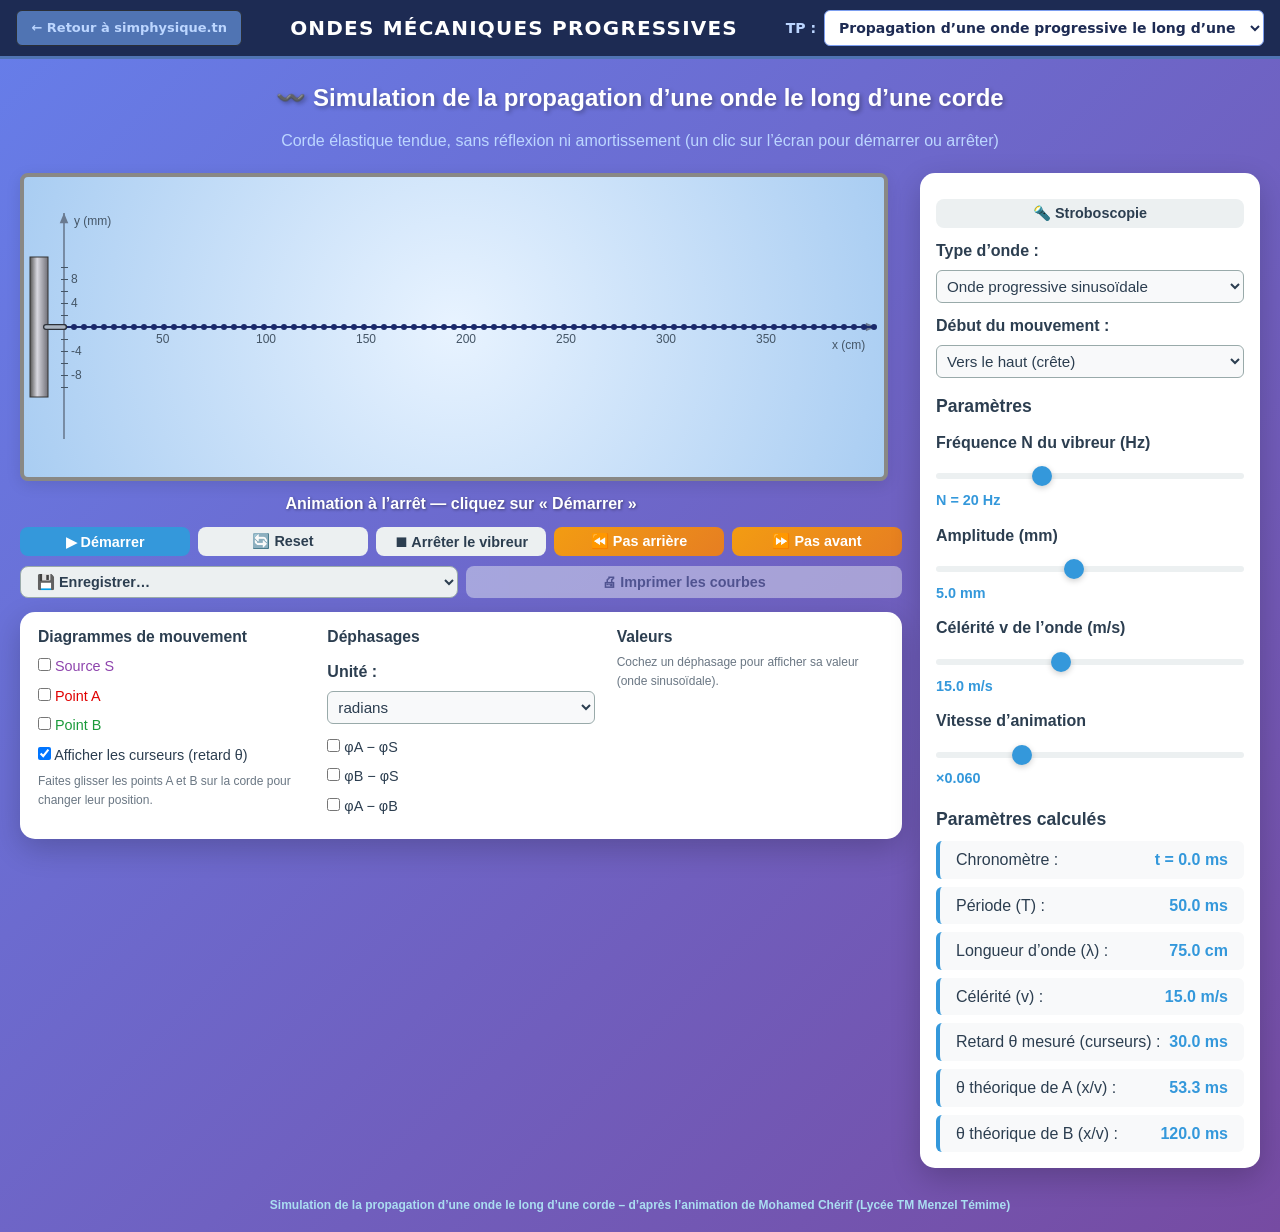
==== onde_corde.html @ 323f7f5c "Add files via upload" ====
<!DOCTYPE html>
<html lang="fr">
<head>
<meta charset="UTF-8">
<meta name="viewport" content="width=device-width, initial-scale=1, viewport-fit=cover">
<title>Simulation de la propagation d’une onde le long d’une corde</title>
<style>
:root{--card:#fff;--ink:#2c3e50;--soft:#f8f9fa;--line:#ecf0f1;--acc:#3498db;box-sizing:border-box;padding-top:env(safe-area-inset-top,0px);padding-bottom:env(safe-area-inset-bottom,0px)}
@media (prefers-color-scheme:dark){:root:not([data-theme="light"]){--card:#1f2430;--ink:#e3e8f2;--soft:#2a3040;--line:#394055;--acc:#6cb6f0;color-scheme:dark}}
:root[data-theme="dark"]{--card:#1f2430;--ink:#e3e8f2;--soft:#2a3040;--line:#394055;--acc:#6cb6f0;color-scheme:dark}
*{margin:0;padding:0;box-sizing:border-box}
body{font-family:'Segoe UI',Tahoma,Geneva,Verdana,sans-serif;background:linear-gradient(135deg,#667eea 0%,#764ba2 100%);color:var(--ink);min-height:100vh;line-height:1.6}
.container{max-width:1400px;margin:0 auto;padding:20px}
header{text-align:center;margin-bottom:20px;color:#fff}
header h1{font-size:1.5rem;text-shadow:2px 2px 4px rgba(0,0,0,.3)}
header .sub{margin-top:10px;color:#bcd6ff;font-size:16px}
.btn-home{display:inline-flex;align-items:center;gap:6px;text-decoration:none;color:#bcd6ff;background:#5074b3;border:1px solid #2a2f38;border-radius:6px;font-size:13px;font-weight:600;padding:.55rem .9rem;margin:0 6px 1.25rem 0}
.btn-home:hover{border-color:#7C9EF0;color:#fff}
.layout{display:grid;grid-template-columns:auto 340px;justify-content:center;gap:18px;justify-items:center;align-items:start}
.simulation-zone{max-width:100%}
.controls-panel{background:var(--card);border-radius:15px;padding:16px;box-shadow:0 10px 30px rgba(0,0,0,.2);width:100%;max-width:340px}
canvas{border:4px solid #898885;border-radius:8px;display:block;max-width:100%;height:auto;box-shadow:0 4px 15px rgba(0,0,0,.1)}
#mainCanvas{background:radial-gradient(circle at center,#e8f3ff 0%,#a9cdf2 100%)}
#mainCanvas.dark{background:#000}
#diagramCanvas{background:#f8f9fa;margin-top:12px}
.btn-row{display:flex;flex-wrap:wrap;gap:8px;margin-top:10px}
.control-btn{padding:6px 12px;border:none;border-radius:8px;font-size:.9rem;font-weight:600;cursor:pointer;transition:all .3s ease;background:var(--line);color:var(--ink);flex:1;min-width:100px}
.control-btn:hover{transform:translateY(-2px);box-shadow:0 4px 12px rgba(0,0,0,.15)}
.control-btn.primary{background:#3498db;color:#fff}
.control-btn.primary:hover{background:#2980b9}
.control-btn.step{background:linear-gradient(135deg,#f39c12,#e67e22);color:#fff}
.control-btn.on{background:#27ae60;color:#fff}
.control-btn:disabled{opacity:.45;cursor:not-allowed;transform:none;box-shadow:none}
h3{color:var(--ink);margin:14px 0 4px;font-size:1.1rem}
.parameter-control{margin:10px 0}
.parameter-control label{display:block;margin-bottom:6px;font-weight:600}
.parameter-control select{width:100%;padding:6px;border-radius:6px;border:1px solid #9aa;background:var(--soft);color:var(--ink);font-size:.95rem}
.parameter-control input[type=range]{width:100%;height:6px;border-radius:3px;background:var(--line);outline:none;-webkit-appearance:none;appearance:none}
.parameter-control input[type=range]::-webkit-slider-thumb{-webkit-appearance:none;appearance:none;width:20px;height:20px;border-radius:50%;background:#3498db;cursor:pointer;box-shadow:0 2px 6px rgba(0,0,0,.2)}
.parameter-control input[type=range]::-moz-range-thumb{width:20px;height:20px;border-radius:50%;background:#3498db;border:none;cursor:pointer}
.parameter-control span{font-weight:600;color:var(--acc);font-size:.9rem}
.param-display{display:flex;justify-content:space-between;align-items:center;padding:6px 16px;background:var(--soft);border-radius:6px;border-left:4px solid #3498db;margin-top:8px}
.param-display span:last-child{font-weight:700;color:var(--acc)}
.trace-opt{margin:4px 0}
.hint{margin-top:8px;color:var(--ink);opacity:.7;font-size:13px}
#msg,#msg2{margin-top:10px;text-align:center;font-weight:600;color:#fff;min-height:24px;text-shadow:1px 1px 3px rgba(0,0,0,.4)}
#strobPanel{display:none;border-top:1px solid var(--line);margin-top:10px;padding-top:6px}
.pill{display:inline-block;margin:4px 6px 0 0}
.signature{text-align:center;font:bold 12px Arial;color:rgb(170,221,241);margin-top:30px}
select.control-btn{border:1px solid #9aa;font-family:inherit;color:var(--ink)}
.opts3{display:grid;grid-template-columns:repeat(3,1fr);gap:12px 22px;background:var(--card);border-radius:15px;padding:12px 18px 16px;margin-top:14px;box-shadow:0 10px 30px rgba(0,0,0,.2);align-items:start}
.opts3 h3{margin:0 0 4px;font-size:.98rem}
.opts3 .trace-opt label{font-size:.9rem}
.opts3 .param-display{font-size:.82rem;padding:4px 8px;flex-direction:column;align-items:flex-start}
.opts3 .hint{margin-top:2px;font-size:12px}
#printArea{display:none;padding:20px;font-family:sans-serif;color:#000}
#printArea img{width:100%;border:1px solid #888}
@media print{.container,#sceneStrob{display:none!important}#printArea{display:block!important}body{background:#fff}}
#sceneStrob{display:none;max-width:960px;margin:0 auto}
.bar{background:var(--card);border-radius:15px;padding:16px 20px;margin-top:14px;box-shadow:0 10px 30px rgba(0,0,0,.2);display:flex;flex-wrap:wrap;gap:14px 28px;align-items:flex-start}
.bar .grp{display:flex;flex-direction:column;gap:8px;min-width:190px;flex:1}
.bar .grp label{font-weight:600}
.bar input[type=range]{width:100%;accent-color:#3498db}
.bar .btn-row{margin-top:0}
.bar .val{color:var(--acc);font-weight:700}
@media (max-width:900px){.opts3{padding:10px;gap:6px 10px}.opts3 .trace-opt label{font-size:.78rem}.opts3 .hint{font-size:11px}.opts3 .parameter-control label{font-size:.78rem}.opts3 select{font-size:.8rem;padding:3px}.controls-panel{display:grid;grid-template-columns:1fr 1fr;gap:0 14px;padding:12px;max-width:100%}.controls-panel>h3,.controls-panel>.btn-row,.controls-panel>.hint,.controls-panel>.trace-opt{grid-column:1/-1}.controls-panel h3{margin:8px 0 2px;font-size:1rem}.parameter-control{margin:6px 0}.parameter-control label{margin-bottom:2px;font-size:.88rem}.param-display{padding:4px 8px;margin-top:6px;font-size:.82rem;flex-direction:column;align-items:flex-start}.layout{grid-template-columns:1fr}.container{padding:12px}header h1{font-size:1.15rem}.control-btn{min-height:44px}.controls-panel{max-width:100%}.parameter-control input[type=range]{height:10px}}
</style>
<style>
.tpbar{display:flex;flex-wrap:wrap;align-items:center;justify-content:space-between;gap:10px 16px;width:100%;padding:10px 16px;background:#1d2b53;border-bottom:3px solid #5074b3;color:#fff;font-family:'Segoe UI',system-ui,-apple-system,Roboto,Arial,sans-serif;line-height:1.3;text-align:left}
.tpbar,.tpbar *{box-sizing:border-box}
.tpbar .tp-home{display:inline-flex;align-items:center;gap:6px;text-decoration:none;color:#bcd6ff;background:#5074b3;border:1px solid #2a2f38;border-radius:6px;font-size:13px;font-weight:600;padding:.55rem .9rem;margin:0;white-space:nowrap}
.tpbar .tp-home:hover{border-color:#7C9EF0;color:#fff}
.tpbar .tp-title{flex:1 1 280px;text-align:center;margin:0;font-size:1.25rem;font-weight:800;letter-spacing:.06em;color:#fff;text-shadow:none}
.tpbar .tp-sel{display:flex;align-items:center;gap:8px;margin:0;font-size:14px;font-weight:600;color:#bcd6ff}
.tpbar .tp-sel select{max-width:min(440px,70vw);padding:8px 10px;border-radius:6px;border:1px solid #7C9EF0;background:#fff;color:#1d2b53;font:inherit;font-weight:600;cursor:pointer}
@media (max-width:720px){.tpbar .tp-title{order:-1;flex-basis:100%;font-size:1.05rem}}
@media print{.tpbar{display:none!important}}
</style>
</head>
<body>
<nav class="tpbar" aria-label="Navigation entre les TP">
  <a class="tp-home" href="https://simphysique.tn/">← Retour à simphysique.tn</a>
  <div class="tp-title" role="heading" aria-level="1">ONDES MÉCANIQUES PROGRESSIVES</div>
  <label class="tp-sel">TP :
    <select id="tpMenu"><option value="onde_corde.html" selected>Propagation d’une onde progressive le long d’une corde élastique tendue</option><option value="index.html">Propagation d’une onde progressive à la surface de l’eau</option><option value="onde_sonore.html">Mesure de la longueur d’onde d’une onde sonore</option></select>
  </label>
</nav>
<script>
(function(){var s=document.getElementById('tpMenu');
s.addEventListener('change',function(){if(s.value)location.href=s.value});
addEventListener('pageshow',function(){for(var i=0;i<s.options.length;i++)if(s.options[i].defaultSelected){s.selectedIndex=i;break}});})();
</script>
<div class="container">
<header>
  <h1>〰️ Simulation de la propagation d’une onde le long d’une corde</h1>
  <div class="sub">Corde élastique tendue, sans réflexion ni amortissement (un clic sur l’écran pour démarrer ou arrêter)</div>
</header>

<main class="layout" id="sceneMain">
  <div class="simulation-zone">
    <div id="hostMain"><canvas id="mainCanvas" width="860" height="300" aria-label="Corde vibrante"></canvas></div>
    <div id="msg"></div>
    <div class="btn-row">
      <button id="playBtn" class="control-btn primary">▶ Démarrer</button>
      <button id="resetBtn" class="control-btn">🔄 Reset</button>
      <button id="vibBtn" class="control-btn">⏹ Arrêter le vibreur</button>
      <select id="saveSel" class="control-btn" aria-label="Enregistrer"><option value="">💾 Enregistrer…</option><option value="str">Aspect de la corde</option><option value="dia">Diagrammes de mouvement</option><option value="all">Aspect et diagrammes</option></select>
      <button id="backBtn" class="control-btn step">⏪ Pas arrière</button>
      <button id="fwdBtn" class="control-btn step">⏩ Pas avant</button>
    </div>
    <canvas id="diagramCanvas" width="860" height="300" style="display:none"></canvas>
    <div class="btn-row" id="diagBar" style="display:none"><button id="printBtn" class="control-btn">🖨 Imprimer les courbes</button></div>
  </div>

  <div class="controls-panel">
    <div class="btn-row"><button id="strobBtn" class="control-btn">🔦 Stroboscopie</button></div>

    <div class="parameter-control"><label for="typ">Type d’onde :</label>
      <select id="typ"><option value="imp">Impulsion (ébranlement)</option><option value="sin" selected>Onde progressive sinusoïdale</option></select></div>
    <div class="parameter-control"><label for="dir">Début du mouvement :</label>
      <select id="dir"><option value="up">Vers le haut (crête)</option><option value="down">Vers le bas (creux)</option></select></div>

    <h3>Paramètres</h3>
    <div class="parameter-control"><label for="f">Fréquence N du vibreur (Hz)</label><input type="range" id="f" min="5" max="50" step="1" value="20"><span id="fv"></span></div>
    <div class="parameter-control"><label for="a">Amplitude (mm)</label><input type="range" id="a" min="1" max="10" step="0.1" value="5"><span id="av"></span></div>
    <div class="parameter-control"><label for="vel">Célérité v de l’onde (m/s)</label><input type="range" id="vel" min="5" max="30" step="0.5" value="15"><span id="velv"></span></div>
    <div class="parameter-control"><label for="sp">Vitesse d’animation</label><input type="range" id="sp" min="0.01" max="0.2" step="0.001" value="0.06"><span id="spv"></span></div>

    <h3>Paramètres calculés</h3>
    <div class="param-display"><span>Chronomètre :</span><span id="chrono">t = 0 ms</span></div>
    <div class="param-display"><span>Période (T) :</span><span id="T"></span></div>
    <div class="param-display"><span>Longueur d’onde (λ) :</span><span id="lam"></span></div>
    <div class="param-display"><span>Célérité (v) :</span><span id="vv"></span></div>
    <div class="param-display"><span>Retard θ mesuré (curseurs) :</span><span id="th"></span></div>
    <div class="param-display"><span>θ théorique de A (x/v) :</span><span id="thA"></span></div>
    <div class="param-display"><span>θ théorique de B (x/v) :</span><span id="thB"></span></div>

    <div id="moved" class="opts3"><div class="col"><h3>Diagrammes de mouvement</h3>
    <div class="trace-opt"><label style="color:#8e44ad"><input type="checkbox" id="tS"> Source S</label></div>
    <div class="trace-opt"><label style="color:#e00000"><input type="checkbox" id="tA"> Point A</label></div>
    <div class="trace-opt"><label style="color:#1a9a3a"><input type="checkbox" id="tB"> Point B</label></div>
    <div class="trace-opt"><label><input type="checkbox" id="kCur" checked> Afficher les curseurs (retard θ)</label></div>
    <div class="hint">Faites glisser les points A et B sur la corde pour changer leur position.</div>
    </div><div class="col"><h3>Déphasages</h3>
    <div class="parameter-control"><label for="phU">Unité :</label><select id="phU"><option value="rad">radians</option><option value="pi">multiples de π</option></select></div>
    <div class="trace-opt"><label><input type="checkbox" id="kPAS"> φA − φS</label></div>
    <div class="trace-opt"><label><input type="checkbox" id="kPBS"> φB − φS</label></div>
    <div class="trace-opt"><label><input type="checkbox" id="kPAB"> φA − φB</label></div>
    </div><div class="col"><h3>Valeurs</h3><div class="hint">Cochez un déphasage pour afficher sa valeur (onde sinusoïdale).</div>
    <div class="param-display" id="rAS" style="display:none"><span>φA − φS :</span><span id="vAS"></span></div>
    <div class="param-display" id="rBS" style="display:none"><span>φB − φS :</span><span id="vBS"></span></div>
    <div class="param-display" id="rAB" style="display:none"><span>φA − φB :</span><span id="vAB"></span></div>
    </div></div>

  </div>
</main>

<section id="sceneStrob">
  <div id="hostStrob"></div>
  <div id="msg2"></div>
  <div class="bar">
    <div class="grp"><label for="fS">Fréquence du vibreur N : <span class="val" id="fSv"></span></label><input type="range" id="fS" min="5" max="50" step="1" value="20">
      <label><input type="checkbox" id="sDark"> Salle obscure</label><label><input type="checkbox" id="sOn"> Stroboscope allumé</label></div>
    <div class="grp"><label for="ne">Fréquence des éclairs Ne : <span class="val" id="nev"></span></label><input type="range" id="ne" min="3" max="100" step="0.1" value="30">
      <div class="btn-row"><button class="control-btn" id="nM">− 0,1</button><button class="control-btn" id="nP">+ 0,1</button></div></div>
    <div class="grp"><label>Choisir un entier p : <span class="val" id="pv">1</span> &nbsp; N/p = <span class="val" id="np"></span></label>
      <div class="btn-row"><button class="control-btn" id="pM">−</button><button class="control-btn" id="pP">+</button></div>
      <button id="retBtn" class="control-btn primary">↩ Retour à la corde</button></div>
  </div>
</section>

<footer><div class="signature">Simulation de la propagation d’une onde le long d’une corde – d’après l’animation de Mohamed Chérif (Lycée TM Menzel Témime)</div></footer>
</div>

<div id="printArea"><h2>Onde le long d’une corde — courbes de mouvement</h2><img id="pImg" alt="Courbes de mouvement"></div>
<script>
(function(){
'use strict';
const $=id=>document.getElementById(id),cv=$('mainCanvas'),c=cv.getContext('2d'),dg=$('diagramCanvas'),d=dg.getContext('2d');
let W=860,H=300,YB=150,C=1500;const X0=40,PXCM=0.5,KY=6,TAU=Math.PI*2;   /* 1 px = 0,5 cm ; v = 1500 cm/s ; 6 px par mm */
const S={t:0,run:false,xA:200,xB:400,drag:null,p:1,strob:false,off:[],fr:[.2,.3],dc:null};

function P(){C=+$('vel').value*100;return{f:+$('f').value,a:+$('a').value,sp:+$('sp').value,imp:$('typ').value==='imp',s:$('dir').value==='up'?1:-1}}
function g(tau,p){if(tau<0)return 0;return p.imp?Math.exp(-Math.pow((tau-.03)/.01,2)):Math.sin(TAU*p.f*tau)}
function yAt(x,t,p){const tau=t-(x-X0)*PXCM/C;   /* instant d’émission : le vibreur arrêté n’émet rien */
 if(!p.steady&&!p.imp)for(const o of S.off)if(tau>=o[0]&&(o[1]===null||tau<o[1]))return 0;
 return -KY*p.a*p.s*g(tau,p)}
function vibOn(){return !S.off.length||S.off[S.off.length-1][1]!==null}
/* déphasages : l’onde y = a·sin(2πN(t − x/v)) → φ(x) = − 2πN·x/v */
function phv(p){const tA=(S.xA-X0)*PXCM/C,tB=(S.xB-X0)*PXCM/C,w=TAU*p.f;return{AS:-w*tA,BS:-w*tB,AB:-w*(tA-tB)}}
function phTxt(v,p){if(p.imp)return '—';const u=$('phU').value==='pi'?(v/Math.PI).toFixed(2)+' π':v.toFixed(2)+' rad';const r=((v%TAU)+TAU)%TAU,e=Math.min(r,TAU-r);
 return u+(e<.05?' (en phase)':Math.abs(e-Math.PI)<.05?' (opposition)':Math.abs(e-Math.PI/2)<.05?' (quadrature)':'')}
function phases(p){const v=phv(p);[['AS','kPAS'],['BS','kPBS'],['AB','kPAB']].forEach(q=>{$('r'+q[0]).style.display=$(q[1]).checked?'':'none';$('v'+q[0]).textContent=phTxt(v[q[0]],p)})}
function arrow(g,x0,y0,x1,y1,col){const a=Math.atan2(y1-y0,x1-x0),L=11;g.save();g.strokeStyle=g.fillStyle=col;g.lineWidth=1.6;g.beginPath();g.moveTo(x0,y0);g.lineTo(x1,y1);g.stroke();g.beginPath();g.moveTo(x1,y1);g.lineTo(x1-L*Math.cos(a-.4),y1-L*Math.sin(a-.4));g.lineTo(x1-L*Math.cos(a+.4),y1-L*Math.sin(a+.4));g.closePath();g.fill();g.restore()}      /* ordonnée en px (négatif = vers le haut) */

function ui(){const p=P();
 $('fv').textContent='N = '+p.f+' Hz';$('av').textContent=p.a.toFixed(1)+' mm';$('spv').textContent='×'+p.sp.toFixed(3);
 $('T').textContent=(1000/p.f).toFixed(1)+' ms';$('lam').textContent=(C/p.f).toFixed(1)+' cm';
 $('chrono').textContent='t = '+(S.t*1000).toFixed(1)+' ms';
 $('f').disabled=p.imp;$('strobBtn').disabled=p.imp;$('vibBtn').disabled=p.imp;$('vibBtn').textContent=vibOn()?'⏹ Arrêter le vibreur':'▶ Relancer le vibreur';
 $('fS').value=p.f;$('velv').textContent=(C/100).toFixed(1)+' m/s';$('vv').textContent=(C/100).toFixed(1)+' m/s';
 const tw=p.imp?.12:6/p.f;$('th').textContent=$('kCur').checked?(Math.abs(S.fr[1]-S.fr[0])*tw*1000).toFixed(1)+' ms':'—';
 $('thA').textContent=((S.xA-X0)*PXCM/C*1000).toFixed(1)+' ms';$('thB').textContent=((S.xB-X0)*PXCM/C*1000).toFixed(1)+' ms';phases(p);$('fSv').textContent=p.f+' Hz';$('np').textContent=(p.f/S.p).toFixed(1)+' Hz';
 $('nev').textContent=(+$('ne').value).toFixed(1)+' Hz';$('pv').textContent=S.p;
}
function string(t,p,col,al,w,beads){c.save();c.globalAlpha=al;c.strokeStyle=col;c.lineWidth=w;c.beginPath();
 for(let x=X0;x<=W-8;x+=2){const y=YB+yAt(x,t,p);x===X0?c.moveTo(x,y):c.lineTo(x,y)}c.stroke();
 if(beads){c.fillStyle=col;for(let x=X0;x<=W-8;x+=10){c.beginPath();c.arc(x,YB+yAt(x,t,p),3,0,TAU);c.fill()}}c.restore()}
function blade(t,p,al,col){c.save();c.globalAlpha=al;c.lineCap='round';const y0=yAt(X0,t,p);
 [['#2c3138',6],[col||'#aab4c0',3.5]].forEach(q=>{c.strokeStyle=q[0];c.lineWidth=q[1];c.beginPath();
  for(let x=22;x<=X0;x+=2){const u=(x-22)/(X0-22),y=YB+y0*u*u;x===22?c.moveTo(x,y):c.lineTo(x,y)}c.stroke()});c.restore()}
function block(){const gr=c.createLinearGradient(6,0,24,0);gr.addColorStop(0,'#555');gr.addColorStop(.4,'#d8d8e0');gr.addColorStop(1,'#707078');
 c.fillStyle=gr;c.fillRect(6,YB-70,18,140);c.strokeStyle='#333';c.lineWidth=1;c.strokeRect(6,YB-70,18,140)}
function dot(x,col,l,t,p){const y=YB+yAt(x,t,p);c.strokeStyle=col;c.setLineDash([4,4]);c.beginPath();c.moveTo(x,YB-95);c.lineTo(x,YB+95);c.stroke();c.setLineDash([]);
 c.fillStyle=col;c.beginPath();c.arc(x,y,6,0,TAU);c.fill();c.font='bold 13px Segoe UI,sans-serif';c.fillText(l+' (x = '+((x-X0)*PXCM).toFixed(0)+' cm)',Math.min(x+8,W-110),YB-100)}

function render(){const p=P(),dk=S.strob&&$('sDark').checked;p.steady=S.strob;cv.classList.toggle('dark',dk);c.clearRect(0,0,W,H);
 const ax=dk?'#666':'#6a7a90';arrow(c,X0-4,YB,W-8,YB,ax);arrow(c,X0,YB+112,X0,YB-114,ax);
 c.font='12px Segoe UI,sans-serif';c.fillStyle=dk?'#777':'#456';c.fillText('x (cm)',W-52,YB+22);c.fillText('y (mm)',X0+10,YB-102);for(let m=-10;m<=10;m+=2){if(!m)continue;const yy=YB-m*KY;c.fillRect(X0-3,yy,7,1);if([-8,-4,4,8].includes(m))c.fillText(m,X0+7,yy+4)}for(let k=1;X0+k*100<W-30;k++){c.fillRect(X0+k*100,YB-3,1,6);c.fillText(k*50,X0+k*100-8,YB+16)}
 let msg='';
 if(S.strob&&!p.imp){
  const N=p.f,Ne=+$('ne').value,on=$('sOn').checked,lit=!dk,T=performance.now()/1000,n=Math.floor(T*15),fr=T*15-n,b=on?Math.max(0,1-fr*1.3):0;
  if(lit){block();if(on){c.fillStyle='rgba(255,255,255,'+.3*b+')';c.fillRect(0,0,W,H)}
   for(let k=0;k<16;k++){const tt=2+k/(16*N);string(tt,p,'#5a4a90',.1,1.5);blade(tt,p,.1,'#5a4a90')}}
  if(on){const tn=2+n/Ne,col=lit?'#e05a00':'#ffffd0';
   if(!lit){c.save();c.shadowColor='#ffffb0';c.shadowBlur=10*b;block();c.restore()}
   string(tn,p,col,.15+.85*b,2.2,true);blade(tn,p,.15+.85*b,col)}
  const m=Math.max(1,Math.round(N/Ne)),fa=N-m*Ne;
  msg=!on?(dk?'Salle obscure : allumez le stroboscope pour voir la corde':'Sans stroboscope, on ne voit que l’enveloppe floue de la corde')
   :Ne>N+3?'Ne > N : plusieurs images de la corde, mouvement saccadé'
   :Math.abs(fa)<.05?'Corde apparemment immobile : Ne = N/'+m+' = '+Ne.toFixed(1)+' Hz'
   :'Mouvement apparent ralenti '+(fa>0?'dans le sens réel':'en sens inverse')+' : '+Math.abs(fa).toFixed(1)+' Hz';
 }else{
  block();string(S.t,p,'#1b2a6b',1,2,!S.clean);blade(S.t,p,1);
  if($('tA').checked)dot(S.xA,'#e00000','A',S.t,p);if($('tB').checked)dot(S.xB,'#1a9a3a','B',S.t,p);
  msg=S.run?'':'Animation à l’arrêt — cliquez sur « Démarrer »';
 }
 $(S.strob?'msg2':'msg').textContent=msg;
 diagram(p);ui();
}
function diagram(p){const on=['tS','tA','tB'].some(i=>$(i).checked);dg.style.display=on&&!S.strob?'block':'none';$('diagBar').style.display='';$('printBtn').disabled=dg.style.display==='none';Array.from($('saveSel').options).forEach(o=>{if(o.value==='dia'||o.value==='all')o.disabled=dg.style.display==='none'});if(!on||S.strob)return;
 const w=dg.width,h=dg.height,y0=h/2,tw=p.imp?.12:6/p.f,t0=Math.max(0,S.t-tw);
 d.clearRect(0,0,w,h);d.fillStyle='#f8f9fa';d.fillRect(0,0,w,h);arrow(d,30,y0,w-10,y0,'#444');arrow(d,30,h-8,30,10,'#444');
 d.font='13px Segoe UI,sans-serif';d.fillStyle='#444';d.fillText('y (mm)',38,22);d.fillText('t (ms)',w-60,y0-12);
 d.font='11px Segoe UI,sans-serif';d.strokeStyle='#ddd';d.lineWidth=1;for(let m=-10;m<=10;m+=2){if(!m)continue;const yy=y0-m*10.2;d.beginPath();d.moveTo(30,yy);d.lineTo(w-10,yy);d.stroke();if([-8,-4,4,8].includes(m))d.fillText(m,2,yy+4)}d.font='13px Segoe UI,sans-serif';
 const step=p.imp?.02:1/p.f;for(let k=0;;k++){const tt=k*step;if(tt>t0+tw+1e-9)break;if(tt<t0-1e-9)continue;const x=30+(tt-t0)/tw*(w-40);d.fillStyle='#666';d.fillRect(x,y0-3,1,6);d.fillText((tt*1000).toFixed(0),x-6,y0+16)}
 [['tS',X0,'#8e44ad'],['tA',S.xA,'#e00000'],['tB',S.xB,'#1a9a3a']].forEach(q=>{if(!$(q[0]).checked)return;d.strokeStyle=q[2];d.lineWidth=3;d.beginPath();
  const tmax=Math.min(S.t,t0+tw);let f=false;for(let tt=t0;tt<=tmax;tt+=tw/300){const x=30+(tt-t0)/tw*(w-40),y=y0+yAt(q[1],tt,p)*1.7;f?d.lineTo(x,y):(d.moveTo(x,y),f=true)}d.stroke()});if($('kCur').checked&&!S.clean)cursors(w,h,tw);legend(p)}
function cursors(w,h,tw){const xs=S.fr.map(f=>30+f*(w-40)),col=['#333','#f39c12'];
 xs.forEach((x,i)=>{d.strokeStyle=col[i];d.lineWidth=1.5;d.setLineDash([6,4]);d.beginPath();d.moveTo(x,50);d.lineTo(x,h-24);d.stroke();d.setLineDash([]);
  d.fillStyle=col[i];d.beginPath();d.moveTo(x,h-24);d.lineTo(x-8,h-8);d.lineTo(x+8,h-8);d.closePath();d.fill();d.font='bold 13px Segoe UI,sans-serif';d.fillText('t'+(i+1),x+10,h-10)});
 const th=Math.abs(S.fr[1]-S.fr[0])*tw*1000,xa=Math.min(xs[0],xs[1]),xb=Math.max(xs[0],xs[1]);
 if(xb-xa>4){d.strokeStyle='#c0392b';d.lineWidth=1.5;d.beginPath();d.moveTo(xa,60);d.lineTo(xb,60);d.stroke();d.fillStyle='#c0392b';d.font='bold 14px Segoe UI,sans-serif';d.fillText('θ = '+th.toFixed(1)+' ms',(xa+xb)/2-38,54)}}
function legend(p){d.font='bold 14px Segoe UI,sans-serif';d.fillStyle='#222';d.textAlign='right';let y=22;const x=dg.width-14;
 d.fillText((p.imp?'Impulsion':'Onde sinusoïdale, N = '+p.f+' Hz')+' — a = '+p.a.toFixed(1)+' mm — v = '+(C/100).toFixed(1)+' m/s',x,y);
 [['tS','S (source)','#8e44ad'],['tA','A (x = '+((S.xA-X0)*PXCM).toFixed(0)+' cm)','#e00000'],['tB','B (x = '+((S.xB-X0)*PXCM).toFixed(0)+' cm)','#1a9a3a']].forEach(q=>{if(!$(q[0]).checked)return;y+=20;d.fillStyle=q[2];d.fillText('— '+q[1],x,y)});
 const ph=phv(p);[['kPAS','AS','φA − φS'],['kPBS','BS','φB − φS'],['kPAB','AB','φA − φB']].forEach(q=>{if($(q[0]).checked&&!p.imp){y+=20;d.fillStyle='#222';d.fillText(q[2]+' = '+phTxt(ph[q[1]],p),x,y)}});d.textAlign='left'}

/* commandes */
function setRun(r){S.run=r;$('playBtn').textContent=r?'⏸ Pause':'▶ Démarrer'}
$('playBtn').onclick=()=>setRun(!S.run);cv.addEventListener('click',e=>{if(!S.strob&&!S.drag&&!S.moved)setRun(!S.run)});
$('resetBtn').onclick=()=>{S.t=0;S.off=[];setRun(false)};
$('vibBtn').onclick=()=>{if(vibOn())S.off.push([S.t,null]);else S.off[S.off.length-1][1]=S.t;ui()};
const dts=()=>{const p=P();return p.imp?.002:1/(20*p.f)};
$('backBtn').onclick=()=>{setRun(false);S.t=Math.max(0,S.t-dts())};
$('fwdBtn').onclick=()=>{setRun(false);S.t+=dts()};
['typ','dir','f','a','sp','vel'].forEach(i=>$(i).oninput=()=>{if(i==='typ'||i==='dir'||i==='f'||i==='vel'){S.t=0;S.off=[]}ui()});
$('fS').oninput=()=>{$('f').value=$('fS').value;S.t=0;S.off=[];ui()};
function openStrob(on){S.strob=on;setRun(false);$('sceneMain').style.display=on?'none':'';$('sceneStrob').style.display=on?'block':'none';
 W=on?900:860;H=on?340:300;YB=on?170:150;cv.width=W;cv.height=H;(on?$('hostStrob'):$('hostMain')).appendChild(cv);
 if(on){S.p=1;const N=P().f;let ne;do{ne=Math.round(N*(.55+.4*Math.random())*10)/10}while(Math.abs(ne-N)<2);$('ne').value=Math.max(3,ne)}ui()}   /* Ne quelconque au départ : c’est à l’élève de trouver l’immobilité */
$('strobBtn').onclick=()=>openStrob(true);$('retBtn').onclick=()=>openStrob(false);
function setNe(){const ne=Math.min(100,Math.max(3,P().f/S.p));$('ne').value=ne.toFixed(1)}
$('ne').oninput=ui;
$('nM').onclick=()=>{$('ne').value=(+$('ne').value-.1).toFixed(1)};$('nP').onclick=()=>{$('ne').value=(+$('ne').value+.1).toFixed(1)};
$('pM').onclick=()=>{S.p=Math.max(1,S.p-1);setNe()};$('pP').onclick=()=>{S.p=Math.min(8,S.p+1);setNe()};
addEventListener('keydown',e=>{if(!S.strob||/INPUT|SELECT/.test(document.activeElement.tagName))return;const v={ArrowUp:1,ArrowDown:-1,ArrowRight:.1,ArrowLeft:-.1}[e.key];if(v){e.preventDefault();$('ne').value=Math.min(100,Math.max(3,+$('ne').value+v)).toFixed(1)}});

/* déplacement des points A et B */
function pos(e){const r=cv.getBoundingClientRect();return[(e.clientX-r.left)*W/r.width,(e.clientY-r.top)*H/r.height]}
cv.onpointerdown=e=>{S.moved=false;if(S.strob)return;const[x]=pos(e);
 [['tA','xA'],['tB','xB']].forEach(q=>{if($(q[0]).checked&&Math.abs(x-S[q[1]])<14)S.drag=q[1]});if(S.drag)cv.setPointerCapture(e.pointerId)};
cv.onpointermove=e=>{if(S.drag){S.moved=true;S[S.drag]=Math.max(X0+10,Math.min(W-12,pos(e)[0]))}};
cv.onpointerup=()=>{S.drag=null;setTimeout(()=>S.moved=false,0)};

function dx(e){const r=dg.getBoundingClientRect();return (e.clientX-r.left)*dg.width/r.width}
dg.style.touchAction='pan-y';
dg.onpointerdown=e=>{if(!$('kCur').checked)return;const x=dx(e),xs=S.fr.map(f=>30+f*(dg.width-40));let b=-1,bd=22;xs.forEach((q,i)=>{if(Math.abs(q-x)<bd){bd=Math.abs(q-x);b=i}});if(b>=0){S.dc=b;dg.setPointerCapture(e.pointerId)}};
dg.onpointermove=e=>{if(S.dc!==null)S.fr[S.dc]=Math.max(0,Math.min(1,(dx(e)-30)/(dg.width-40)))};
dg.onpointerup=()=>{S.dc=null};
const _oldSave=()=>{dg.toBlob(async b=>{let dl=null;try{dl=await claude.use('downloads')}catch(e){}
 if(dl){try{await dl.save({filename:'courbes_onde_corde.png',data:b})}catch(e){}}
 else{const a=document.createElement('a');a.href=URL.createObjectURL(b);a.download='courbes_onde_corde.png';a.click()}})};
function saveCanvas(cn,name,cap){const o=document.createElement('canvas');o.width=cn.width;o.height=cn.height+(cap?28:0);const g=o.getContext('2d');g.fillStyle='#fff';g.fillRect(0,0,o.width,o.height);g.drawImage(cn,0,cap?28:0);
 if(cap){g.fillStyle='#222';g.font='bold 14px Segoe UI,sans-serif';g.fillText(cap,10,19)}
 o.toBlob(async b=>{let dl=null;try{dl=await claude.use('downloads')}catch(e){}
  if(dl){try{await dl.save({filename:name,data:b})}catch(e){}}
  else{const a=document.createElement('a');a.href=URL.createObjectURL(b);a.download=name;a.click()}})}
function buildAll(){const p=P();S.clean=true;render();const o=document.createElement('canvas');o.width=Math.max(cv.width,dg.width);o.height=30+cv.height+dg.height;const g=o.getContext('2d');g.fillStyle='#fff';g.fillRect(0,0,o.width,o.height);
 g.drawImage(cv,0,30);g.drawImage(dg,0,30+cv.height);g.fillStyle='#222';g.font='bold 14px Segoe UI,sans-serif';
 g.fillText('Aspect de la corde à t = '+(S.t*1000).toFixed(1)+' ms — N = '+p.f+' Hz — v = '+(C/100).toFixed(1)+' m/s — a = '+p.a.toFixed(1)+' mm',10,20);S.clean=false;render();return o}
function buildMode(m){const p=P();S.clean=true;render();const parts=[];if(m!=='dia')parts.push(cv);if(m!=='str')parts.push(dg);
 const o=document.createElement('canvas');o.width=Math.max(...parts.map(x=>x.width));o.height=30+parts.reduce((s,x)=>s+x.height,0);const g=o.getContext('2d');g.fillStyle='#fff';g.fillRect(0,0,o.width,o.height);
 let y=30;parts.forEach(x=>{g.drawImage(x,0,y);y+=x.height});g.fillStyle='#222';g.font='bold 14px Segoe UI,sans-serif';
 g.fillText((m==='dia'?'Diagrammes de mouvement':'Aspect de la corde à t = '+(S.t*1000).toFixed(1)+' ms')+' — N = '+p.f+' Hz — v = '+(C/100).toFixed(1)+' m/s — a = '+p.a.toFixed(1)+' mm',10,20);S.clean=false;render();return o}
$('saveSel').onchange=function(){const m=this.value;this.value='';if(m)saveCanvas(buildMode(m),{str:'aspect_corde.png',dia:'diagrammes_mouvement.png',all:'aspect_et_diagrammes.png'}[m],null)};
$('printBtn').onclick=()=>{$('pImg').src=buildAll().toDataURL('image/png');setTimeout(()=>{try{window.print()}catch(e){alert('Impression indisponible ici : utilisez « Enregistrer » puis imprimez l’image.')}},60)};
$('diagBar').insertBefore($('saveSel'),$('printBtn'));
document.querySelector('.simulation-zone').appendChild($('moved'));
let last=performance.now();
(function loop(ts){const dt=Math.min(.1,(ts-last)/1000);last=ts;if(S.run&&!S.strob)S.t+=dt*P().sp;render();requestAnimationFrame(loop)})(last);
})();
</script>
</body>
</html>
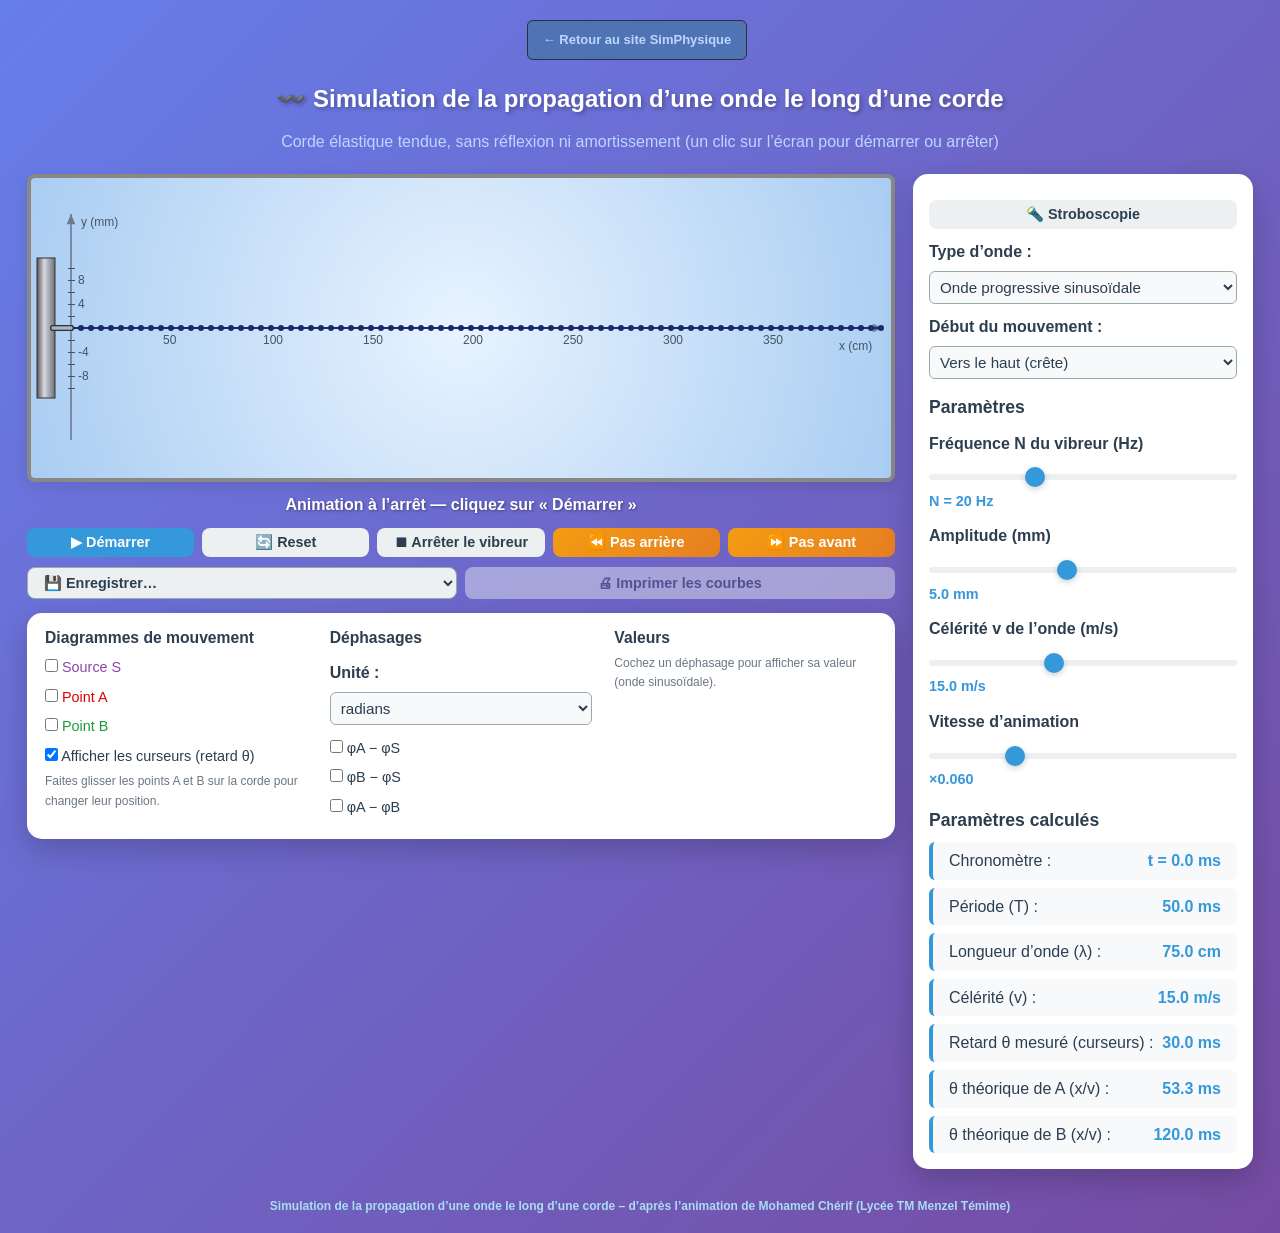
==== commit efd86a2e: "Adjust simulation zone width and update styles" ====
--- a/onde_corde.html
+++ b/onde_corde.html
@@ -17,7 +17,7 @@
 .btn-home{display:inline-flex;align-items:center;gap:6px;text-decoration:none;color:#bcd6ff;background:#5074b3;border:1px solid #2a2f38;border-radius:6px;font-size:13px;font-weight:600;padding:.55rem .9rem;margin:0 6px 1.25rem 0}
 .btn-home:hover{border-color:#7C9EF0;color:#fff}
 .layout{display:grid;grid-template-columns:auto 340px;justify-content:center;gap:18px;justify-items:center;align-items:start}
-.simulation-zone{max-width:100%}
+.simulation-zone{width:868px;max-width:100%}
 .controls-panel{background:var(--card);border-radius:15px;padding:16px;box-shadow:0 10px 30px rgba(0,0,0,.2);width:100%;max-width:340px}
 canvas{border:4px solid #898885;border-radius:8px;display:block;max-width:100%;height:auto;box-shadow:0 4px 15px rgba(0,0,0,.1)}
 #mainCanvas{background:radial-gradient(circle at center,#e8f3ff 0%,#a9cdf2 100%)}
@@ -48,6 +48,8 @@
 .pill{display:inline-block;margin:4px 6px 0 0}
 .signature{text-align:center;font:bold 12px Arial;color:rgb(170,221,241);margin-top:30px}
 select.control-btn{border:1px solid #9aa;font-family:inherit;color:var(--ink)}
+.simulation-zone .btn-row,.simulation-zone .opts3{width:100%}
+.simulation-zone .control-btn{flex:1 1 120px;min-width:0}
 .opts3{display:grid;grid-template-columns:repeat(3,1fr);gap:12px 22px;background:var(--card);border-radius:15px;padding:12px 18px 16px;margin-top:14px;box-shadow:0 10px 30px rgba(0,0,0,.2);align-items:start}
 .opts3 h3{margin:0 0 4px;font-size:.98rem}
 .opts3 .trace-opt label{font-size:.9rem}
@@ -56,7 +58,7 @@
 #printArea{display:none;padding:20px;font-family:sans-serif;color:#000}
 #printArea img{width:100%;border:1px solid #888}
 @media print{.container,#sceneStrob{display:none!important}#printArea{display:block!important}body{background:#fff}}
-#sceneStrob{display:none;max-width:960px;margin:0 auto}
+#sceneStrob{display:none;max-width:908px;width:100%;margin:0 auto}
 .bar{background:var(--card);border-radius:15px;padding:16px 20px;margin-top:14px;box-shadow:0 10px 30px rgba(0,0,0,.2);display:flex;flex-wrap:wrap;gap:14px 28px;align-items:flex-start}
 .bar .grp{display:flex;flex-direction:column;gap:8px;min-width:190px;flex:1}
 .bar .grp label{font-weight:600}
@@ -65,33 +67,11 @@
 .bar .val{color:var(--acc);font-weight:700}
 @media (max-width:900px){.opts3{padding:10px;gap:6px 10px}.opts3 .trace-opt label{font-size:.78rem}.opts3 .hint{font-size:11px}.opts3 .parameter-control label{font-size:.78rem}.opts3 select{font-size:.8rem;padding:3px}.controls-panel{display:grid;grid-template-columns:1fr 1fr;gap:0 14px;padding:12px;max-width:100%}.controls-panel>h3,.controls-panel>.btn-row,.controls-panel>.hint,.controls-panel>.trace-opt{grid-column:1/-1}.controls-panel h3{margin:8px 0 2px;font-size:1rem}.parameter-control{margin:6px 0}.parameter-control label{margin-bottom:2px;font-size:.88rem}.param-display{padding:4px 8px;margin-top:6px;font-size:.82rem;flex-direction:column;align-items:flex-start}.layout{grid-template-columns:1fr}.container{padding:12px}header h1{font-size:1.15rem}.control-btn{min-height:44px}.controls-panel{max-width:100%}.parameter-control input[type=range]{height:10px}}
 </style>
-<style>
-.tpbar{display:flex;flex-wrap:wrap;align-items:center;justify-content:space-between;gap:10px 16px;width:100%;padding:10px 16px;background:#1d2b53;border-bottom:3px solid #5074b3;color:#fff;font-family:'Segoe UI',system-ui,-apple-system,Roboto,Arial,sans-serif;line-height:1.3;text-align:left}
-.tpbar,.tpbar *{box-sizing:border-box}
-.tpbar .tp-home{display:inline-flex;align-items:center;gap:6px;text-decoration:none;color:#bcd6ff;background:#5074b3;border:1px solid #2a2f38;border-radius:6px;font-size:13px;font-weight:600;padding:.55rem .9rem;margin:0;white-space:nowrap}
-.tpbar .tp-home:hover{border-color:#7C9EF0;color:#fff}
-.tpbar .tp-title{flex:1 1 280px;text-align:center;margin:0;font-size:1.25rem;font-weight:800;letter-spacing:.06em;color:#fff;text-shadow:none}
-.tpbar .tp-sel{display:flex;align-items:center;gap:8px;margin:0;font-size:14px;font-weight:600;color:#bcd6ff}
-.tpbar .tp-sel select{max-width:min(440px,70vw);padding:8px 10px;border-radius:6px;border:1px solid #7C9EF0;background:#fff;color:#1d2b53;font:inherit;font-weight:600;cursor:pointer}
-@media (max-width:720px){.tpbar .tp-title{order:-1;flex-basis:100%;font-size:1.05rem}}
-@media print{.tpbar{display:none!important}}
-</style>
 </head>
 <body>
-<nav class="tpbar" aria-label="Navigation entre les TP">
-  <a class="tp-home" href="https://simphysique.tn/">← Retour à simphysique.tn</a>
-  <div class="tp-title" role="heading" aria-level="1">ONDES MÉCANIQUES PROGRESSIVES</div>
-  <label class="tp-sel">TP :
-    <select id="tpMenu"><option value="onde_corde.html" selected>Propagation d’une onde progressive le long d’une corde élastique tendue</option><option value="index.html">Propagation d’une onde progressive à la surface de l’eau</option><option value="onde_sonore.html">Mesure de la longueur d’onde d’une onde sonore</option></select>
-  </label>
-</nav>
-<script>
-(function(){var s=document.getElementById('tpMenu');
-s.addEventListener('change',function(){if(s.value)location.href=s.value});
-addEventListener('pageshow',function(){for(var i=0;i<s.options.length;i++)if(s.options[i].defaultSelected){s.selectedIndex=i;break}});})();
-</script>
 <div class="container">
 <header>
+  <a class="btn-home" href="https://simphysique.blogspot.com/">← Retour au site SimPhysique</a>
   <h1>〰️ Simulation de la propagation d’une onde le long d’une corde</h1>
   <div class="sub">Corde élastique tendue, sans réflexion ni amortissement (un clic sur l’écran pour démarrer ou arrêter)</div>
 </header>
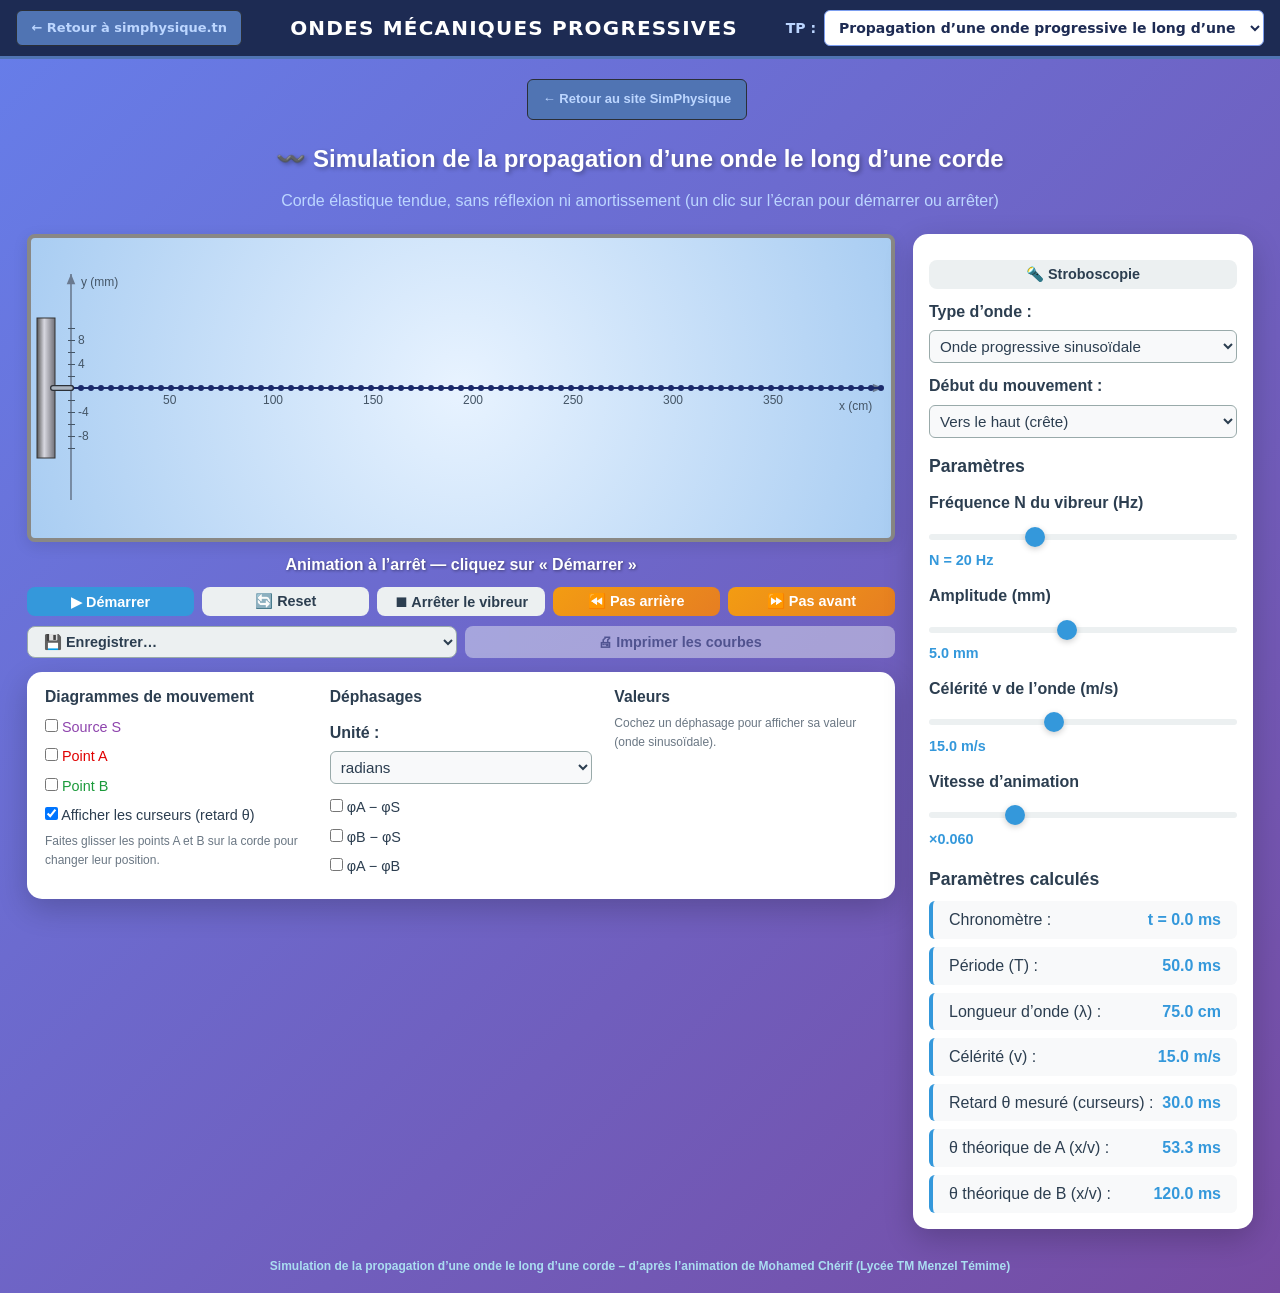
==== commit 7db097e9: "Add navigation bar for wave simulation page" ====
--- a/onde_corde.html
+++ b/onde_corde.html
@@ -66,9 +66,30 @@
 .bar .btn-row{margin-top:0}
 .bar .val{color:var(--acc);font-weight:700}
 @media (max-width:900px){.opts3{padding:10px;gap:6px 10px}.opts3 .trace-opt label{font-size:.78rem}.opts3 .hint{font-size:11px}.opts3 .parameter-control label{font-size:.78rem}.opts3 select{font-size:.8rem;padding:3px}.controls-panel{display:grid;grid-template-columns:1fr 1fr;gap:0 14px;padding:12px;max-width:100%}.controls-panel>h3,.controls-panel>.btn-row,.controls-panel>.hint,.controls-panel>.trace-opt{grid-column:1/-1}.controls-panel h3{margin:8px 0 2px;font-size:1rem}.parameter-control{margin:6px 0}.parameter-control label{margin-bottom:2px;font-size:.88rem}.param-display{padding:4px 8px;margin-top:6px;font-size:.82rem;flex-direction:column;align-items:flex-start}.layout{grid-template-columns:1fr}.container{padding:12px}header h1{font-size:1.15rem}.control-btn{min-height:44px}.controls-panel{max-width:100%}.parameter-control input[type=range]{height:10px}}
+.tpbar{display:flex;flex-wrap:wrap;align-items:center;justify-content:space-between;gap:10px 16px;width:100%;padding:10px 16px;background:#1d2b53;border-bottom:3px solid #5074b3;color:#fff;font-family:'Segoe UI',system-ui,-apple-system,Roboto,Arial,sans-serif;line-height:1.3;text-align:left}
+.tpbar,.tpbar *{box-sizing:border-box}
+.tpbar .tp-home{display:inline-flex;align-items:center;gap:6px;text-decoration:none;color:#bcd6ff;background:#5074b3;border:1px solid #2a2f38;border-radius:6px;font-size:13px;font-weight:600;padding:.55rem .9rem;margin:0;white-space:nowrap}
+.tpbar .tp-home:hover{border-color:#7C9EF0;color:#fff}
+.tpbar .tp-title{flex:1 1 280px;text-align:center;margin:0;font-size:1.25rem;font-weight:800;letter-spacing:.06em;color:#fff;text-shadow:none}
+.tpbar .tp-sel{display:flex;align-items:center;gap:8px;margin:0;font-size:14px;font-weight:600;color:#bcd6ff}
+.tpbar .tp-sel select{max-width:min(440px,70vw);padding:8px 10px;border-radius:6px;border:1px solid #7C9EF0;background:#fff;color:#1d2b53;font:inherit;font-weight:600;cursor:pointer}
+@media (max-width:720px){.tpbar .tp-title{order:-1;flex-basis:100%;font-size:1.05rem}}
+@media print{.tpbar{display:none!important}}
 </style>
 </head>
 <body>
+  <nav class="tpbar" aria-label="Navigation entre les TP">
+  <a class="tp-home" href="https://simphysique.tn/">← Retour à simphysique.tn</a>
+  <div class="tp-title" role="heading" aria-level="1">ONDES MÉCANIQUES PROGRESSIVES</div>
+  <label class="tp-sel">TP :
+    <select id="tpMenu"><option value="onde_corde.html" selected>Propagation d’une onde progressive le long d’une corde élastique tendue</option><option value="index.html">Propagation d’une onde progressive à la surface de l’eau</option><option value="onde_sonore.html">Mesure de la longueur d’onde d’une onde sonore</option></select>
+  </label>
+</nav>
+<script>
+(function(){var s=document.getElementById('tpMenu');
+s.addEventListener('change',function(){if(s.value)location.href=s.value});
+addEventListener('pageshow',function(){for(var i=0;i<s.options.length;i++)if(s.options[i].defaultSelected){s.selectedIndex=i;break}});})();
+</script>
 <div class="container">
 <header>
   <a class="btn-home" href="https://simphysique.blogspot.com/">← Retour au site SimPhysique</a>
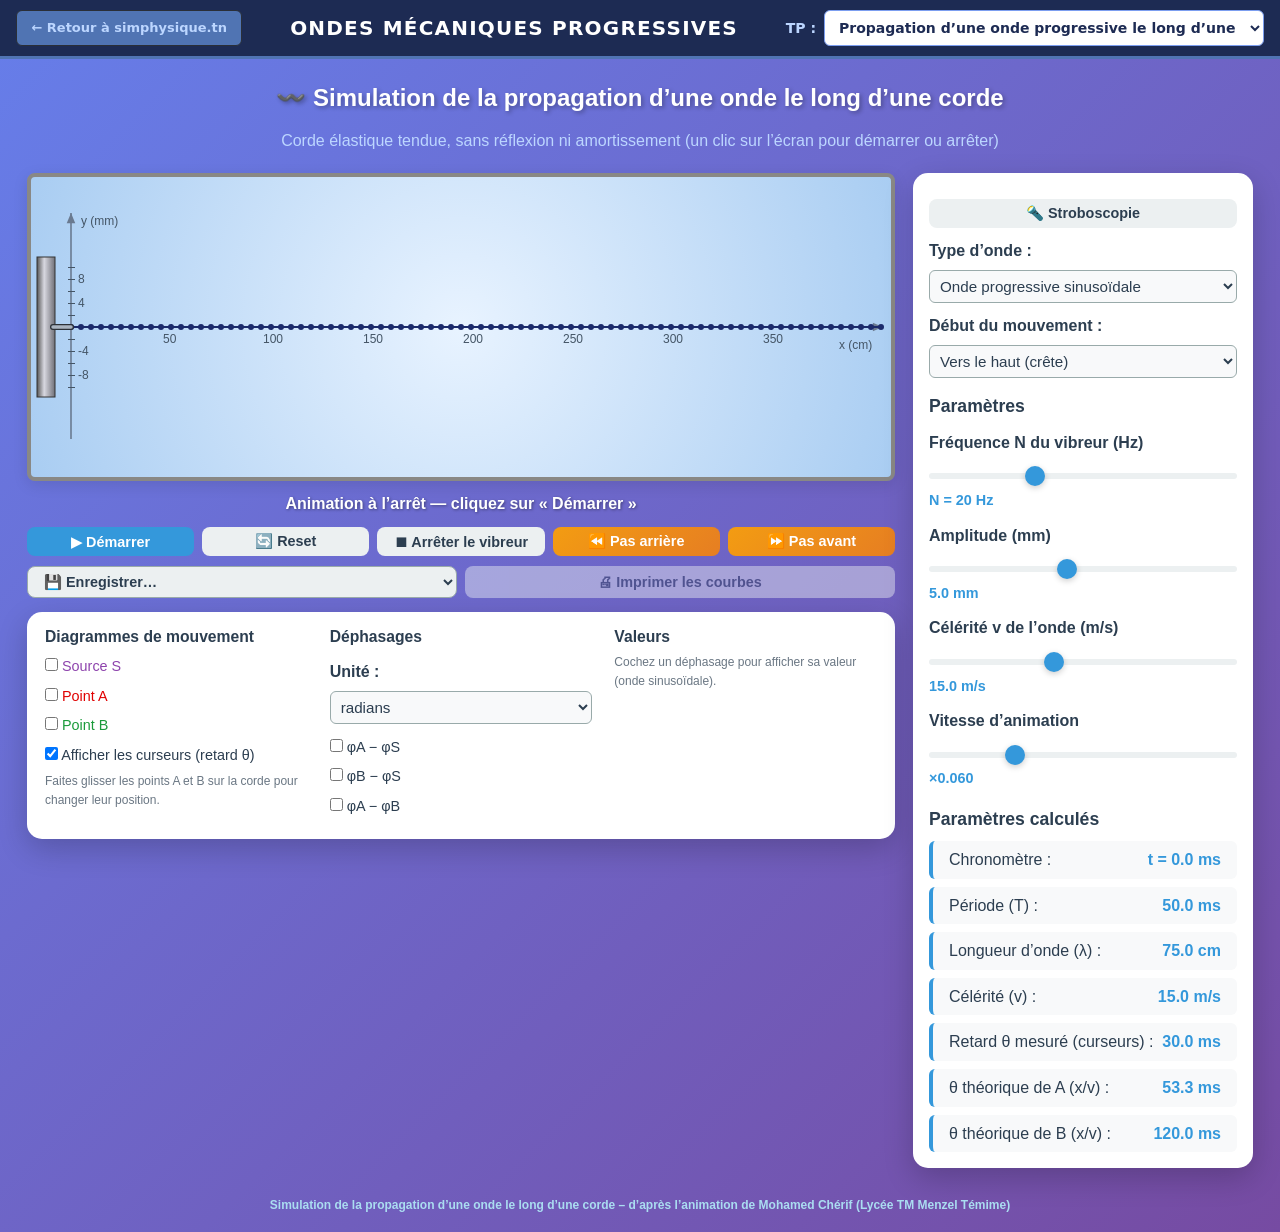
==== commit 647647a7: "Remove home button link from onde_corde.html" ====
--- a/onde_corde.html
+++ b/onde_corde.html
@@ -92,8 +92,7 @@
 </script>
 <div class="container">
 <header>
-  <a class="btn-home" href="https://simphysique.blogspot.com/">← Retour au site SimPhysique</a>
-  <h1>〰️ Simulation de la propagation d’une onde le long d’une corde</h1>
+    <h1>〰️ Simulation de la propagation d’une onde le long d’une corde</h1>
   <div class="sub">Corde élastique tendue, sans réflexion ni amortissement (un clic sur l’écran pour démarrer ou arrêter)</div>
 </header>
 
